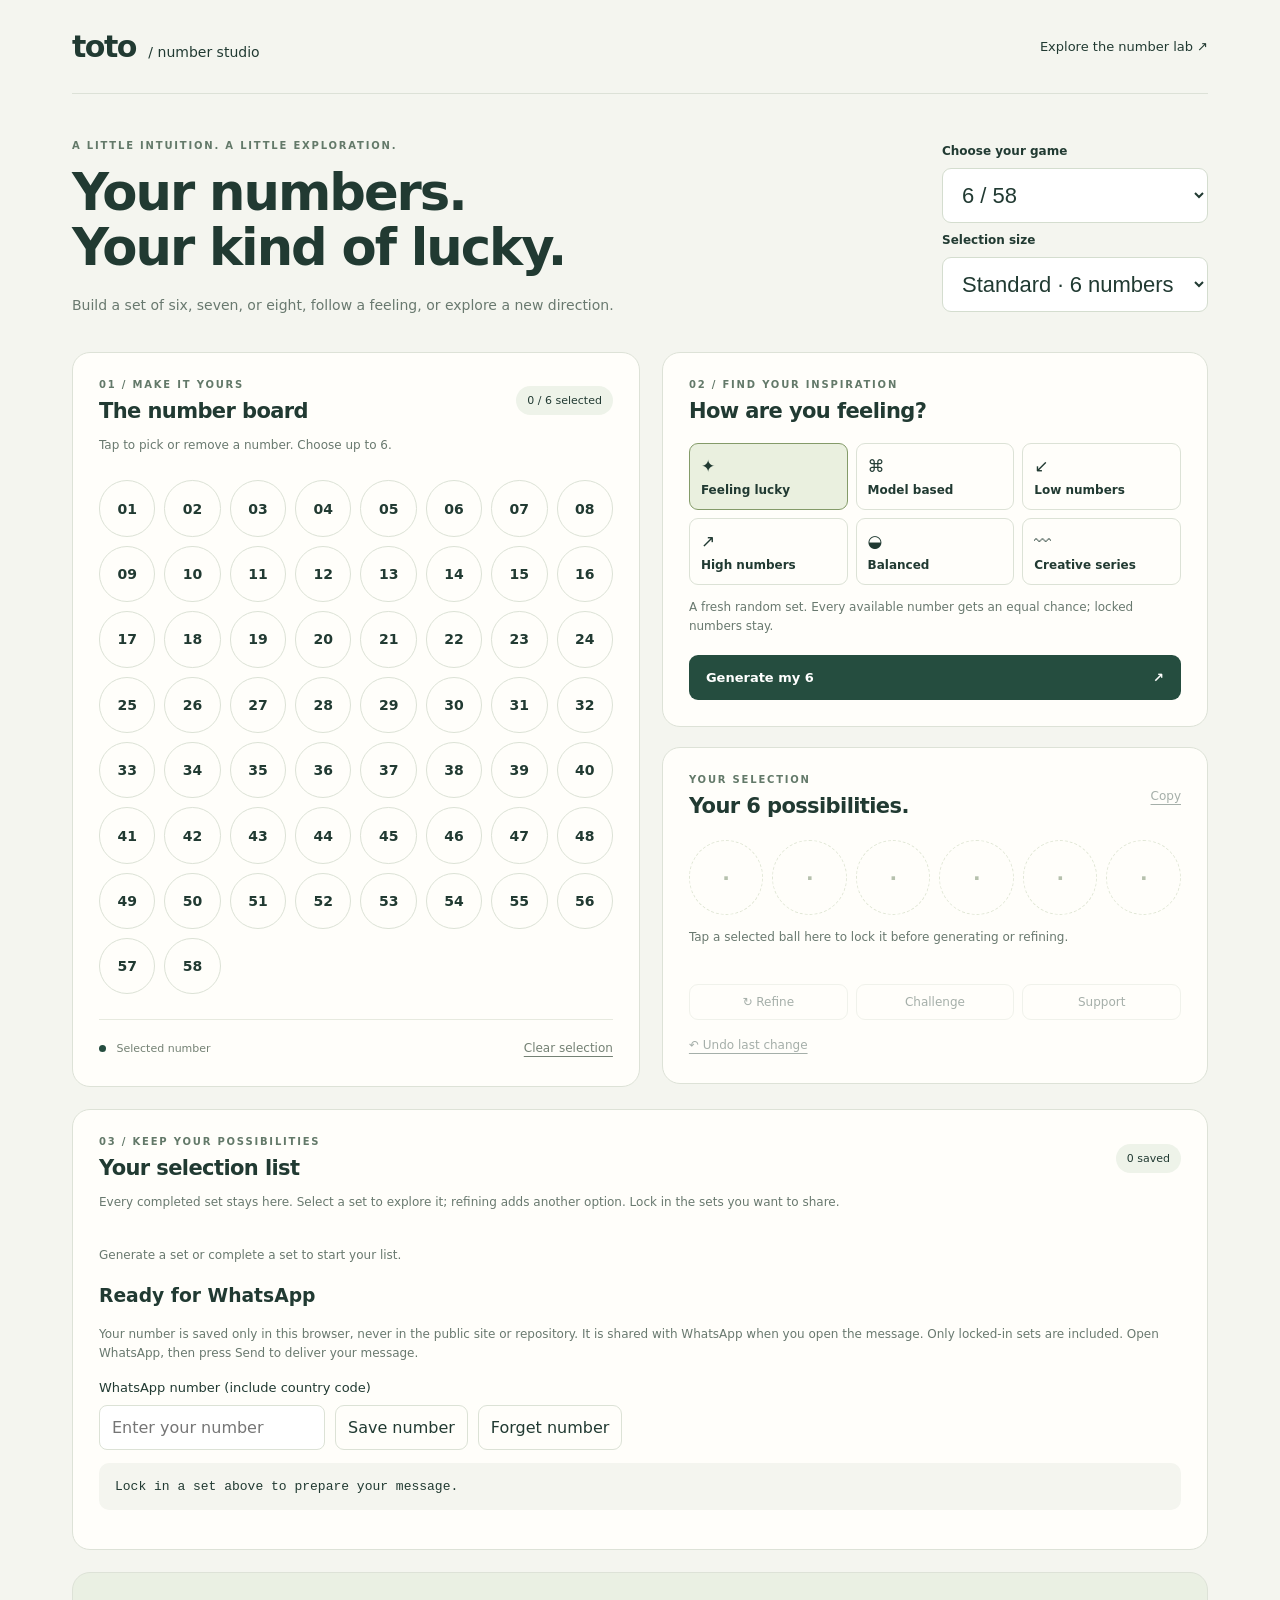
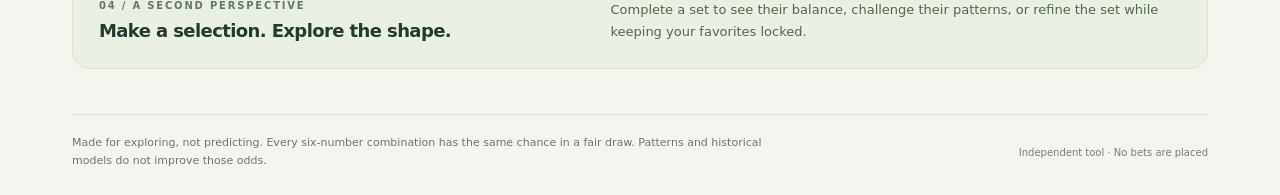
==== web/index.html @ 395e1eac "Publish Toto Studio with saved selections, System 7/8 and Pages deployment" ====
<!doctype html>
<html lang="en">
<head>
<meta charset="utf-8"><meta name="viewport" content="width=device-width,initial-scale=1">
<title>Toto · Number Studio</title>
<link rel="stylesheet" href="style.css">
</head>
<body>
<main>
<header><a class="brand" href="/">toto<span> / number studio</span></a><a href="lab.html" class="lab-link">Explore the number lab ↗</a></header>
<div class="intro"><div><div class="eyebrow">A little intuition. A little exploration.</div><h1>Your numbers.<br>Your kind of lucky.</h1><p>Build a set of six, seven, or eight, follow a feeling, or explore a new direction.</p></div><div class="game-control"><label for="game">Choose your game</label><select id="game"><option value="58">6 / 58</option><option value="55">6 / 55</option></select><label for="system">Selection size</label><select id="system"><option value="6">Standard · 6 numbers</option><option value="7">System 7 · 7 numbers</option><option value="8">System 8 · 8 numbers</option></select></div></div>
<div class="workspace">
<section class="panel picker"><div class="section-head"><div><div class="eyebrow">01 / Make it yours</div><h2>The number board</h2></div><span id="count" class="pill">0 / 6 selected</span></div><p id="pick-hint" class="hint">Tap to pick or remove a number. Choose up to six.</p><div id="board" class="board" aria-label="Number selection"></div><div class="board-footer"><span><i></i> Selected number</span><button id="clear" class="text-button">Clear selection</button></div></section>
<div class="right-column">
<section class="panel generator"><div class="eyebrow">02 / Find your inspiration</div><h2>How are you feeling?</h2><div id="styles" class="styles" aria-label="Generation style"></div><p id="style-note" class="hint"></p><button id="generate" class="primary">Generate my six <span>↗</span></button></section>
<section class="panel ticket"><div class="section-head"><div><div class="eyebrow">Your selection</div><h2 id="selection-title">Your 6 possibilities.</h2></div><button id="copy" class="text-button" disabled>Copy</button></div><div id="ticket" class="balls" aria-label="Selected numbers"></div><p class="hint">Tap a selected ball here to lock it before generating or refining.</p><div id="metrics" class="metrics"></div><div class="actions"><button id="refine" disabled>↻ Refine</button><button id="challenge" disabled>Challenge</button><button id="support" disabled>Support</button></div><button id="undo" class="text-button" disabled>↶ Undo last change</button></section>
</div>
<section class="panel saved"><div class="section-head"><div><div class="eyebrow">03 / Keep your possibilities</div><h2>Your selection list</h2></div><span id="saved-count" class="pill"></span></div><p class="hint">Every completed set stays here. Select a set to explore it; refining adds another option. Lock in the sets you want to share.</p><div id="selections" class="selections"></div><h3>Ready for WhatsApp</h3><p class="hint">Your number is saved only in this browser, never in the public site or repository. It is shared with WhatsApp when you open the message. Only locked-in sets are included. Open WhatsApp, then press Send to deliver your message.</p><div class="phone-setting"><label for="whatsapp-number">WhatsApp number (include country code)</label><input id="whatsapp-number" type="tel" autocomplete="off" placeholder="Enter your number"><button id="save-whatsapp">Save number</button><button id="forget-whatsapp">Forget number</button></div><pre id="message-preview"></pre><a id="whatsapp" class="primary whatsapp" target="_blank" rel="noopener noreferrer" hidden>Open WhatsApp ↗</a></section>
<section class="panel review"><div><div class="eyebrow">04 / A second perspective</div><h2 id="review-title">Make a selection. Explore the shape.</h2></div><p id="review-body">Complete a set to see their balance, challenge their patterns, or refine the set while keeping your favorites locked.</p></section>
</div>
<div id="status" role="status" aria-live="polite"></div>
<footer><p>Made for exploring, not predicting. Every six-number combination has the same chance in a fair draw. Patterns and historical models do not improve those odds.</p><span>Independent tool · No bets are placed</span></footer>
</main>
<script src="picker.js"></script><script src="app.js"></script>
</body></html>
---- web/style.css ----
:root{font-family:Inter,ui-sans-serif,system-ui,-apple-system,BlinkMacSystemFont,"Segoe UI",sans-serif;color:#213a32;background:#f4f5ef;font-synthesis:none}*{box-sizing:border-box}body{margin:0}main{max-width:1220px;margin:auto;padding:0 42px}header{height:94px;display:flex;align-items:center;justify-content:space-between;border-bottom:1px solid #dce1d7}a{color:inherit;text-decoration:none}.brand{font-size:30px;font-weight:800;letter-spacing:-1.5px}.brand span{font-size:14px;font-weight:450;letter-spacing:0;margin-left:8px}.lab-link{font-size:13px}.intro{display:flex;justify-content:space-between;align-items:center;padding:46px 0 35px;gap:25px}.eyebrow{text-transform:uppercase;font-size:10px;letter-spacing:1.8px;font-weight:700;color:#637969}h1{font-size:clamp(36px,4vw,52px);letter-spacing:-2px;line-height:1.08;margin:14px 0 18px;font-weight:550}p{color:#69796f;font-size:14px;line-height:1.65;margin:0}h2{font-size:21px;letter-spacing:-.6px;font-weight:600;margin:9px 0 0}.game-control{display:grid;gap:10px;min-width:220px}.game-control label{font-size:12px;font-weight:600}.game-control span{font-size:11px;color:#748174}select{padding:13px 15px;background:#fff;border:1px solid #d4ddcf;border-radius:9px;font:600 20px inherit;color:#213a32;font-size:22px}.workspace{display:grid;grid-template-columns:1.04fr 1fr;gap:22px;align-items:start}.panel{background:#fffefa;border:1px solid #dde2d7;border-radius:18px;padding:26px}.section-head{display:flex;justify-content:space-between;align-items:center;gap:10px}.pill{font-size:11px;background:#eef3e9;border-radius:20px;padding:8px 11px;white-space:nowrap}.hint{font-size:12px;margin-top:13px}.board{display:grid;grid-template-columns:repeat(8,minmax(0,1fr));gap:9px;margin:25px 0}button{font:inherit;color:inherit;cursor:pointer;border:1px solid #dce2d6;background:#fffefa;border-radius:9px;transition:background .15s,transform .15s}button:hover:not(:disabled){background:#edf2e6}button:focus-visible,a:focus-visible,select:focus-visible{outline:3px solid #b69040;outline-offset:3px}button:disabled{cursor:default;opacity:.4}.number{aspect-ratio:1;font-size:14px;font-weight:550;border-radius:50%;padding:0}.number.selected{background:#254d3f;color:#fff;border-color:#254d3f}.number.locked{box-shadow:0 0 0 2px #c3a469}.board-footer{display:flex;justify-content:space-between;align-items:center;font-size:11px;color:#748174;border-top:1px solid #e7eadf;padding-top:16px}.board-footer i{display:inline-block;width:7px;height:7px;background:#254d3f;border-radius:50%;margin-right:7px}.text-button{border:0;background:transparent;padding:5px 0;font-size:12px;text-decoration:underline;text-underline-offset:4px}.right-column{display:grid;gap:20px}.styles{display:grid;grid-template-columns:repeat(3,1fr);gap:8px;margin-top:20px}.style{padding:12px 6px;font-size:12px;text-align:left}.style span{display:block;font-size:17px;margin:0 0 7px 5px}.style strong{font-weight:550;margin-left:5px}.style.active{background:#eaf0df;border-color:#849b69}.primary{width:100%;margin-top:18px;padding:15px 17px;background:#254d3f;color:#fff;border:0;text-align:left;font-size:13px;font-weight:550}.primary span{float:right}.primary:hover:not(:disabled){background:#34604e}.balls{display:grid;grid-template-columns:repeat(6,1fr);gap:9px;margin-top:22px}.ball{aspect-ratio:1;border-radius:50%;background:#edf1e4;border:1px solid #e1e7d6;font-size:20px;font-weight:600;position:relative;padding:0;display:flex;align-items:center;justify-content:center}.ball.empty{background:transparent;border-style:dashed;color:#b6c1ad}.ball.locked{background:#254d3f;color:#fff;border-color:#254d3f}.ball small{position:absolute;bottom:2px;font-size:8px;font-weight:400}.metrics{display:flex;gap:10px;flex-wrap:wrap;margin:18px 0;font-size:11px}.metrics span{background:#f4f5ef;padding:6px 9px;border-radius:5px}.actions{display:grid;grid-template-columns:repeat(3,1fr);gap:8px}.actions button{padding:10px 5px;font-size:12px}#undo{margin-top:13px}.review{grid-column:1/-1;background:#eaf0e3;display:grid;grid-template-columns:1fr 1.2fr;gap:36px;align-items:center}.review h2{font-size:18px}.review p{font-size:13px;color:#516750;white-space:pre-line}#status{min-height:35px;padding-top:12px;font-size:12px;color:#315d45}footer{border-top:1px solid #dce1d7;margin:10px 0 25px;padding-top:19px;display:flex;justify-content:space-between;gap:36px;align-items:center}footer p{max-width:690px;font-size:11px}footer span{font-size:10px;white-space:nowrap;color:#748174}@media(min-width:900px){.picker{min-height:602px}}@media(max-width:850px){main{padding:0 20px}.workspace{grid-template-columns:1fr}.review{grid-template-columns:1fr;gap:15px}.intro{padding-top:30px}h1{font-size:38px}.game-control{min-width:150px}.panel{padding:22px}.number{max-height:60px}.board{gap:12px}footer{display:block}footer span{display:block;margin-top:12px}}@media(max-width:500px){header{height:75px}.brand{font-size:26px}.brand span{font-size:11px}.lab-link{font-size:10px;max-width:95px;text-align:right}.intro{display:block}.game-control{margin-top:25px;grid-template-columns:1fr 1fr;align-items:center}.game-control span{grid-column:1/-1}.board{gap:7px}.panel{padding:18px}.ball{font-size:18px}.balls{gap:6px}.section-head h2{font-size:19px}}


.saved{grid-column:1/-1}.selections{display:grid;gap:12px;margin-top:20px}.saved-row{border:1px solid #dce2d6;border-radius:12px;padding:14px;display:flex;align-items:center;justify-content:space-between;gap:16px}.saved-row.active{border-color:#254d3f;background:#f1f5eb}.select-set{text-align:left;border:0;background:transparent;padding:8px}.select-set small,.select-set strong{display:block}.select-set small{font-size:11px;margin-bottom:8px}.select-set strong{font-size:18px;letter-spacing:1px}.row-actions{display:flex;gap:7px;flex-wrap:wrap}.row-actions button{padding:9px;font-size:12px}#message-preview{white-space:pre-wrap;font:13px/1.8 inherit;background:#f4f5ef;padding:16px;border-radius:10px}.whatsapp{display:block;width:fit-content}.whatsapp[hidden]{display:none}@media(max-width:850px){.saved-row{align-items:stretch;flex-direction:column}.row-actions{gap:6px}}

.balls{grid-template-columns:repeat(auto-fit,minmax(48px,1fr))}.select-set strong{overflow-wrap:anywhere}

.phone-setting{display:flex;gap:10px;flex-wrap:wrap;margin-top:16px;align-items:center}.phone-setting label{width:100%;font-size:13px}.phone-setting input{min-width:0;max-width:100%;padding:12px;border:1px solid #dce2d6;border-radius:8px;font:inherit}.phone-setting button{padding:12px}
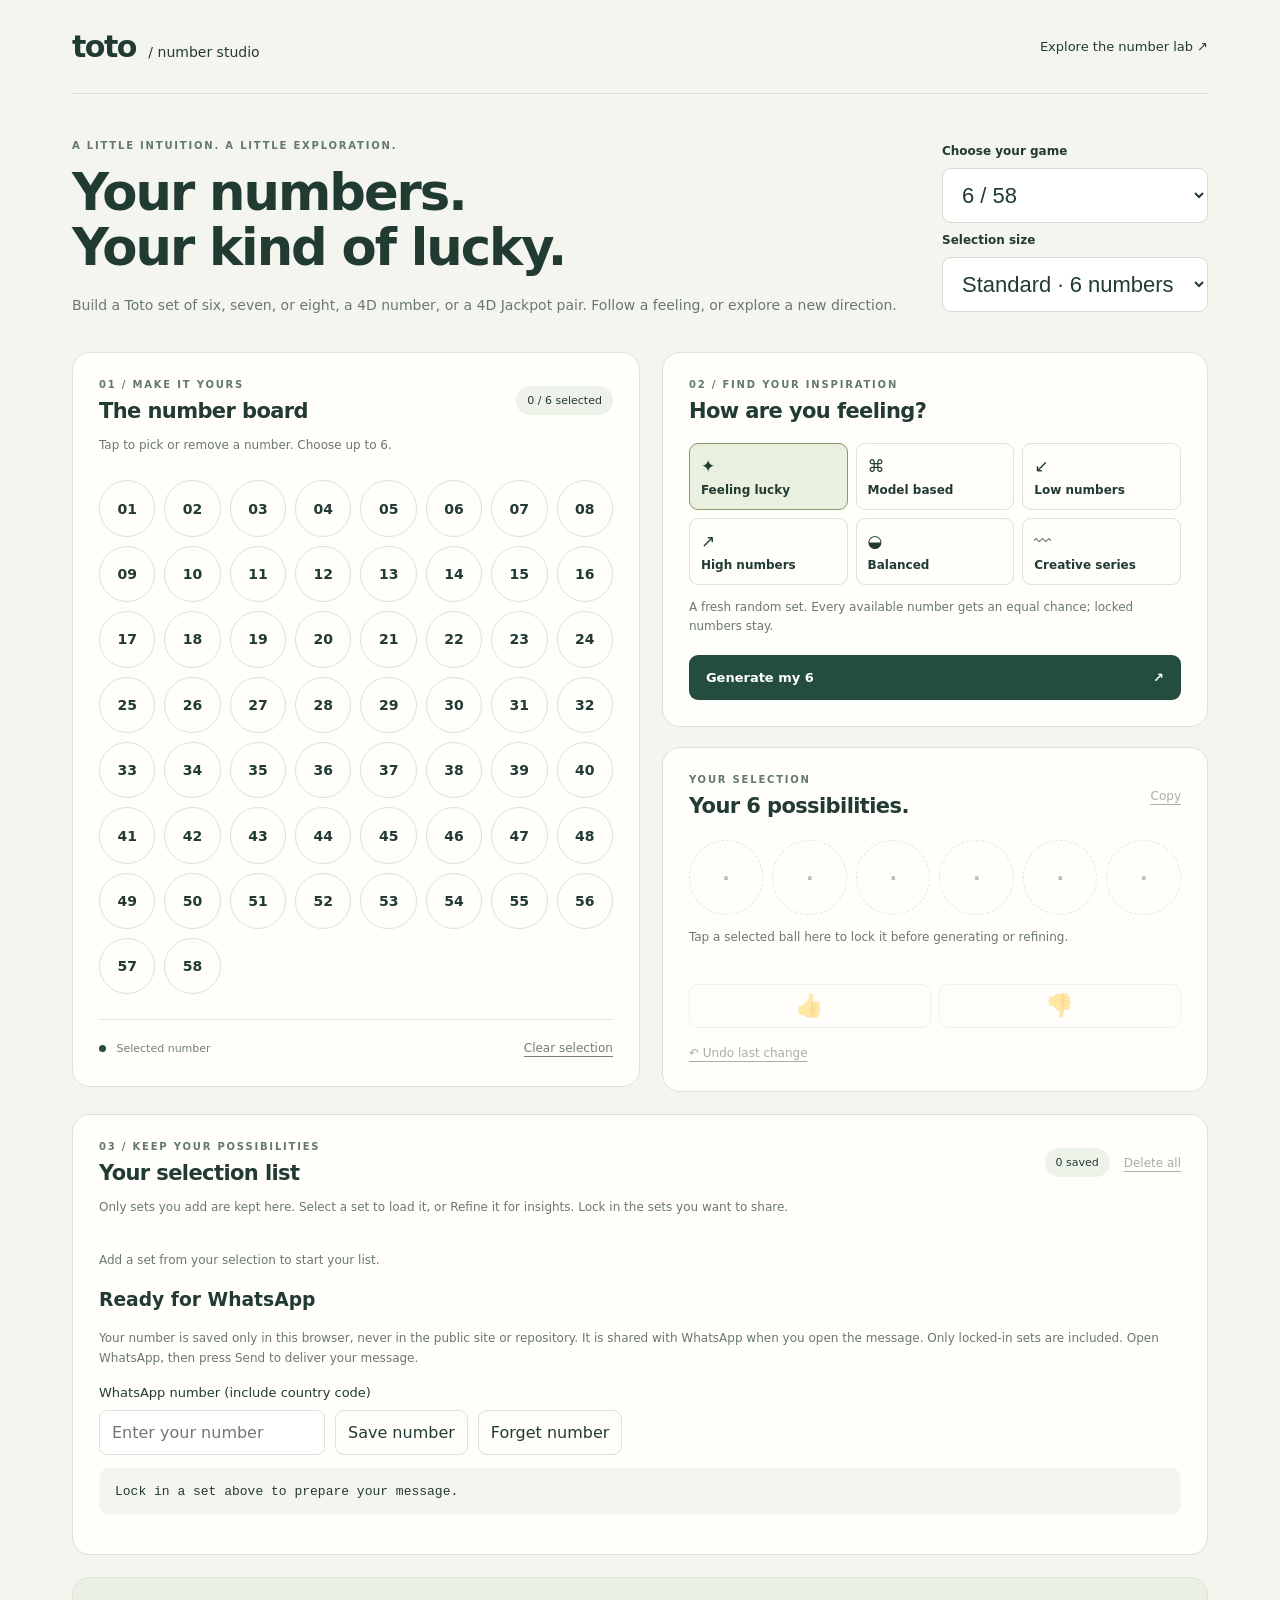
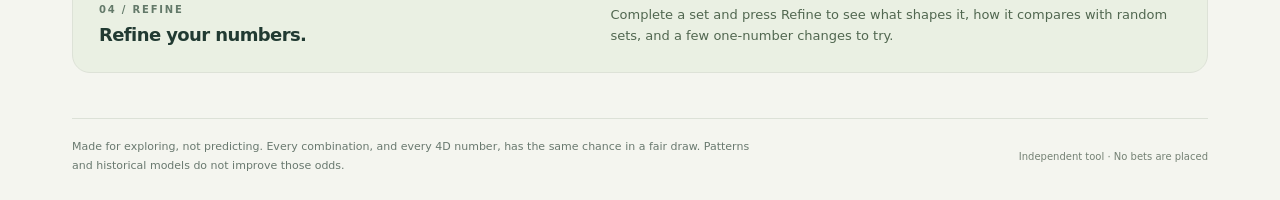
==== commit 8524ecd0: "Refactor Toto Number Studio: Enhance lottery number picker UI, add 4D options, and improve refine lo" ====
--- a/web/index.html
+++ b/web/index.html
@@ -8,18 +8,18 @@
 <body>
 <main>
 <header><a class="brand" href="/">toto<span> / number studio</span></a><a href="lab.html" class="lab-link">Explore the number lab ↗</a></header>
-<div class="intro"><div><div class="eyebrow">A little intuition. A little exploration.</div><h1>Your numbers.<br>Your kind of lucky.</h1><p>Build a set of six, seven, or eight, follow a feeling, or explore a new direction.</p></div><div class="game-control"><label for="game">Choose your game</label><select id="game"><option value="58">6 / 58</option><option value="55">6 / 55</option></select><label for="system">Selection size</label><select id="system"><option value="6">Standard · 6 numbers</option><option value="7">System 7 · 7 numbers</option><option value="8">System 8 · 8 numbers</option></select></div></div>
+<div class="intro"><div><div class="eyebrow">A little intuition. A little exploration.</div><h1>Your numbers.<br>Your kind of lucky.</h1><p>Build a Toto set of six, seven, or eight, a 4D number, or a 4D Jackpot pair. Follow a feeling, or explore a new direction.</p></div><div class="game-control"><label for="game">Choose your game</label><select id="game"><option value="58">6 / 58</option><option value="55">6 / 55</option><option value="4d">4D</option><option value="4dj">4D Jackpot</option></select><label for="system">Selection size</label><select id="system"><option value="6">Standard · 6 numbers</option><option value="7">System 7 · 7 numbers</option><option value="8">System 8 · 8 numbers</option></select></div></div>
 <div class="workspace">
 <section class="panel picker"><div class="section-head"><div><div class="eyebrow">01 / Make it yours</div><h2>The number board</h2></div><span id="count" class="pill">0 / 6 selected</span></div><p id="pick-hint" class="hint">Tap to pick or remove a number. Choose up to six.</p><div id="board" class="board" aria-label="Number selection"></div><div class="board-footer"><span><i></i> Selected number</span><button id="clear" class="text-button">Clear selection</button></div></section>
 <div class="right-column">
 <section class="panel generator"><div class="eyebrow">02 / Find your inspiration</div><h2>How are you feeling?</h2><div id="styles" class="styles" aria-label="Generation style"></div><p id="style-note" class="hint"></p><button id="generate" class="primary">Generate my six <span>↗</span></button></section>
-<section class="panel ticket"><div class="section-head"><div><div class="eyebrow">Your selection</div><h2 id="selection-title">Your 6 possibilities.</h2></div><button id="copy" class="text-button" disabled>Copy</button></div><div id="ticket" class="balls" aria-label="Selected numbers"></div><p class="hint">Tap a selected ball here to lock it before generating or refining.</p><div id="metrics" class="metrics"></div><div class="actions"><button id="refine" disabled>↻ Refine</button><button id="challenge" disabled>Challenge</button><button id="support" disabled>Support</button></div><button id="undo" class="text-button" disabled>↶ Undo last change</button></section>
+<section class="panel ticket"><div class="section-head"><div><div class="eyebrow">Your selection</div><h2 id="selection-title">Your 6 possibilities.</h2></div><button id="copy" class="text-button" disabled>Copy</button></div><div id="ticket" class="balls" aria-label="Selected numbers"></div><p class="hint">Tap a selected ball here to lock it before generating or refining.</p><div id="metrics" class="metrics"></div><div class="actions"><button id="add" class="icon" title="Add to list" aria-label="Add to list" disabled>👍</button><button id="refine" class="icon" title="Refine: insights and changes to try" aria-label="Refine: insights and changes to try" disabled>👎</button></div><button id="undo" class="text-button" disabled>↶ Undo last change</button></section>
 </div>
-<section class="panel saved"><div class="section-head"><div><div class="eyebrow">03 / Keep your possibilities</div><h2>Your selection list</h2></div><span id="saved-count" class="pill"></span></div><p class="hint">Every completed set stays here. Select a set to explore it; refining adds another option. Lock in the sets you want to share.</p><div id="selections" class="selections"></div><h3>Ready for WhatsApp</h3><p class="hint">Your number is saved only in this browser, never in the public site or repository. It is shared with WhatsApp when you open the message. Only locked-in sets are included. Open WhatsApp, then press Send to deliver your message.</p><div class="phone-setting"><label for="whatsapp-number">WhatsApp number (include country code)</label><input id="whatsapp-number" type="tel" autocomplete="off" placeholder="Enter your number"><button id="save-whatsapp">Save number</button><button id="forget-whatsapp">Forget number</button></div><pre id="message-preview"></pre><a id="whatsapp" class="primary whatsapp" target="_blank" rel="noopener noreferrer" hidden>Open WhatsApp ↗</a></section>
-<section class="panel review"><div><div class="eyebrow">04 / A second perspective</div><h2 id="review-title">Make a selection. Explore the shape.</h2></div><p id="review-body">Complete a set to see their balance, challenge their patterns, or refine the set while keeping your favorites locked.</p></section>
+<section class="panel saved"><div class="section-head"><div><div class="eyebrow">03 / Keep your possibilities</div><h2>Your selection list</h2></div><div class="saved-tools"><span id="saved-count" class="pill"></span><button id="delete-all" class="text-button">Delete all</button></div></div><p class="hint">Only sets you add are kept here. Select a set to load it, or Refine it for insights. Lock in the sets you want to share.</p><div id="selections" class="selections"></div><h3>Ready for WhatsApp</h3><p class="hint">Your number is saved only in this browser, never in the public site or repository. It is shared with WhatsApp when you open the message. Only locked-in sets are included. Open WhatsApp, then press Send to deliver your message.</p><div class="phone-setting"><label for="whatsapp-number">WhatsApp number (include country code)</label><input id="whatsapp-number" type="tel" autocomplete="off" placeholder="Enter your number"><button id="save-whatsapp">Save number</button><button id="forget-whatsapp">Forget number</button></div><pre id="message-preview"></pre><a id="whatsapp" class="primary whatsapp" target="_blank" rel="noopener noreferrer" hidden>Open WhatsApp ↗</a></section>
+<section class="panel review"><div><div class="eyebrow">04 / Refine</div><h2 id="review-title">Refine your numbers.</h2></div><div><div id="review-body" class="review-body">Complete a set and press Refine to see what shapes it, how it compares with random sets, and a few one-number changes to try.</div><div id="suggestions" class="suggestions"></div></div></section>
 </div>
 <div id="status" role="status" aria-live="polite"></div>
-<footer><p>Made for exploring, not predicting. Every six-number combination has the same chance in a fair draw. Patterns and historical models do not improve those odds.</p><span>Independent tool · No bets are placed</span></footer>
+<footer><p>Made for exploring, not predicting. Every combination, and every 4D number, has the same chance in a fair draw. Patterns and historical models do not improve those odds.</p><span>Independent tool · No bets are placed</span></footer>
 </main>
 <script src="picker.js"></script><script src="app.js"></script>
 </body></html>
--- a/web/style.css
+++ b/web/style.css
@@ -7,3 +7,8 @@
 .balls{grid-template-columns:repeat(auto-fit,minmax(48px,1fr))}.select-set strong{overflow-wrap:anywhere}
 
 .phone-setting{display:flex;gap:10px;flex-wrap:wrap;margin-top:16px;align-items:center}.phone-setting label{width:100%;font-size:13px}.phone-setting input{min-width:0;max-width:100%;padding:12px;border:1px solid #dce2d6;border-radius:8px;font:inherit}.phone-setting button{padding:12px}
+
+.board.digits{grid-template-columns:repeat(5,minmax(0,1fr))}.board.digits .number{font-size:22px;max-height:96px;justify-self:center;width:100%;max-width:96px}.board.digits .number.back{grid-column:1/-1;aspect-ratio:auto;border-radius:9px;padding:12px;font-size:13px;max-width:none}.balls.digits{grid-template-columns:repeat(4,minmax(0,1fr))}
+.saved-tools{display:flex;align-items:center;gap:14px}
+.actions{grid-template-columns:repeat(2,1fr)}.review{align-items:start}.review-body{font-size:13px;color:#516750;line-height:1.65;white-space:pre-line}.insights{margin:0;padding-left:18px;display:grid;gap:7px;white-space:normal}.insights strong{color:#213a32;margin-right:4px}.suggestions h3{font-size:13px;margin:20px 0 4px}.suggestion{display:flex;justify-content:space-between;align-items:center;gap:12px;border:1px solid #cfdac4;background:#f7faf2;border-radius:10px;padding:10px 12px;margin-top:8px}.suggestion strong,.suggestion span,.suggestion small{display:block}.suggestion strong{font-size:12px}.suggestion span{font-size:16px;font-weight:600;letter-spacing:1px;margin:3px 0;overflow-wrap:anywhere}.suggestion small{font-size:11px;color:#637969}.suggestion button{padding:8px 12px;white-space:nowrap;font-size:12px}
+.actions button.icon{font-size:22px;padding:8px 5px;line-height:1.2}.actions button.icon.in-list{background:#eaf0df;border-color:#849b69;opacity:1}
